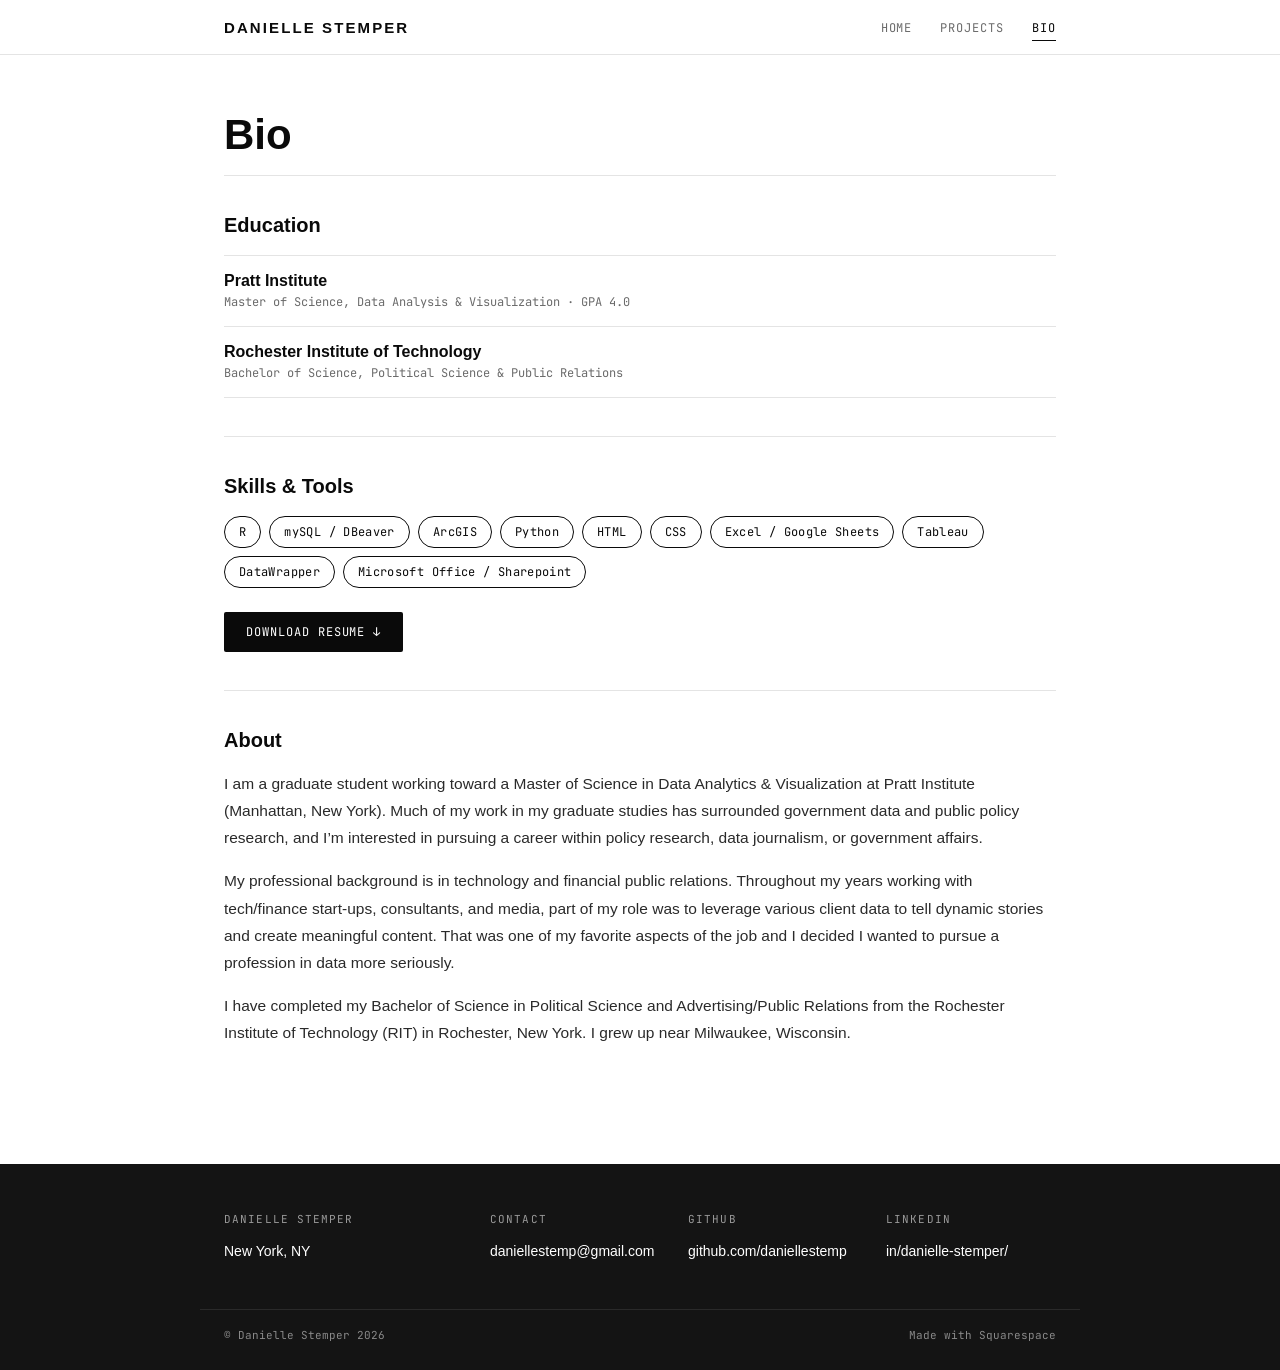
==== bio.html @ 84864bdf "Add files via upload" ====
<!DOCTYPE html>
<html lang="en">
<head>
<meta charset="UTF-8">
<meta name="viewport" content="width=device-width, initial-scale=1">
<title>Bio — DANIELLE STEMPER</title>
<link rel="preconnect" href="https://fonts.googleapis.com">
<link href="https://fonts.googleapis.com/css2?family=JetBrains+Mono:wght@400;500&display=swap" rel="stylesheet">
<link rel="stylesheet" href="style.css">
</head>
<body>

<header>
  <div class="nav-inner">
    <a href="index.html" class="logo">DANIELLE STEMPER</a>
    <nav>
      <ul>
        <li><a href="index.html">Home</a></li>
        <li><a href="projects.html">Projects</a></li>
        <li><a href="bio.html" class="active">Bio</a></li>
      </ul>
    </nav>
  </div>
</header>

<main>
  <div class="page-head" style="padding-bottom:0;">
    <h1>Bio</h1>
  </div>

  <div class="section">
    <div class="section-head"><h2>Education</h2></div>
    <div class="bio-grid">
      <div class="edu-item">
        <div class="school">Pratt Institute</div>
        <div class="detail">Master of Science, Data Analysis &amp; Visualization · GPA 4.0</div>
      </div>
      <div class="edu-item">
        <div class="school">Rochester Institute of Technology</div>
        <div class="detail">Bachelor of Science, Political Science &amp; Public Relations</div>
      </div>
    </div>
  </div>

  <div class="section">
    <div class="section-head"><h2>Skills &amp; Tools</h2></div>
    <div class="chips">
      <span class="chip">R</span>
      <span class="chip">mySQL / DBeaver</span>
      <span class="chip">ArcGIS</span>
      <span class="chip">Python</span>
      <span class="chip">HTML</span>
      <span class="chip">CSS</span>
      <span class="chip">Excel / Google Sheets</span>
      <span class="chip">Tableau</span>
      <span class="chip">DataWrapper</span>
      <span class="chip">Microsoft Office / Sharepoint</span>
    </div>
    <a class="resume-btn" href="https://www.daniellestemper.com/s/DanielleStemper_Resume-1.pdf" target="_blank" rel="noopener">Download Resume ↓</a>
  </div>

  <div class="section">
    <div class="section-head"><h2>About</h2></div>
    <div class="about-copy">
      <p>I am a graduate student working toward a Master of Science in Data Analytics &amp; Visualization at Pratt Institute (Manhattan, New York). Much of my work in my graduate studies has surrounded government data and public policy research, and I’m interested in pursuing a career within policy research, data journalism, or government affairs.</p>
      <p>My professional background is in technology and financial public relations. Throughout my years working with tech/finance start-ups, consultants, and media, part of my role was to leverage various client data to tell dynamic stories and create meaningful content. That was one of my favorite aspects of the job and I decided I wanted to pursue a profession in data more seriously.</p>
      <p>I have completed my Bachelor of Science in Political Science and Advertising/Public Relations from the Rochester Institute of Technology (RIT) in Rochester, New York. I grew up near Milwaukee, Wisconsin.</p>
    </div>
  </div>
</main>

<footer>
  <div class="footer-inner">
    <div><h3>Danielle Stemper</h3><p>New York, NY</p></div>
    <div><h3>Contact</h3><p><a href="mailto:daniellestemp@gmail.com">daniellestemp@gmail.com</a></p></div>
    <div><h3>Github</h3><p><a href="https://github.com/daniellestemp" target="_blank" rel="noopener">github.com/daniellestemp</a></p></div>
    <div><h3>LinkedIn</h3><p><a href="https://www.linkedin.com/in/danielle-stemper/" target="_blank" rel="noopener">in/danielle-stemper/</a></p></div>
  </div>
  <div class="footer-bottom">
    <span>© Danielle Stemper 2026</span>
    <span>Made with Squarespace</span>
  </div>
</footer>

</body>
</html>
---- style.css ----
:root{
  --black:#0a0a0a;
  --white:#ffffff;
  --ink:#141414;
  --gray-500:#6b6b6b;
  --gray-200:#e4e4e4;
  --gray-50:#fafafa;
  --display: 'Helvetica Neue', Helvetica, Arial, sans-serif;
  --body: 'Helvetica Neue', Helvetica, Arial, sans-serif;
  --mono: 'JetBrains Mono', monospace;
  --max: 880px;
}
*{box-sizing:border-box;}
html{scroll-behavior:smooth;}
body{
  margin:0;
  font-family:var(--body);
  color:var(--black);
  background:var(--white);
  -webkit-font-smoothing:antialiased;
}
a{color:inherit;text-decoration:none;}
img{max-width:100%;}
::selection{background:var(--black);color:var(--white);}

/* ---------- NAV ---------- */
header{
  position:sticky;top:0;z-index:50;
  background:rgba(255,255,255,.88);
  backdrop-filter:blur(8px);
  border-bottom:1px solid var(--gray-200);
}
.nav-inner{
  max-width:var(--max);margin:0 auto;padding:18px 24px;
  display:flex;align-items:center;justify-content:space-between;
}
.logo{
  font-family:var(--display);font-weight:700;font-size:15px;
  letter-spacing:.14em;
}
nav ul{list-style:none;display:flex;gap:28px;margin:0;padding:0;}
nav a{
  font-family:var(--mono);font-size:12px;letter-spacing:.08em;
  text-transform:uppercase;color:var(--gray-500);
  padding:4px 0;border-bottom:1px solid transparent;
  transition:color .2s, border-color .2s;
}
nav a:hover,nav a.active{color:var(--black);border-bottom-color:var(--black);}

/* ---------- LAYOUT ---------- */
main{max-width:var(--max);margin:0 auto;padding:0 24px;}

/* ---------- HERO / DOT FIELD (home only) ---------- */
.hero{position:relative;padding:72px 0 40px;overflow:hidden;}
.hero canvas{position:absolute;inset:0;width:100%;height:100%;opacity:.5;pointer-events:none;}
.hero-content{position:relative;}
.eyebrow{
  font-family:var(--mono);font-size:12px;letter-spacing:.14em;
  color:var(--gray-500);text-transform:uppercase;margin:0 0 14px;
}
h1.name{
  font-family:var(--display);font-weight:700;
  font-size:clamp(38px,6vw,64px);line-height:1.02;letter-spacing:-.01em;
  margin:0 0 22px;
}
.lede{max-width:620px;font-size:17px;line-height:1.65;color:#2a2a2a;margin:0;}

/* ---------- SECTION HEADINGS ---------- */
.section{padding:38px 0;border-top:1px solid var(--gray-200);}
.section-head{display:flex;align-items:baseline;gap:10px;margin-bottom:18px;}
.section-head .tag{
  font-family:var(--mono);font-size:11px;color:var(--gray-500);
  letter-spacing:.1em;text-transform:uppercase;
}
.section-head h2{font-family:var(--display);font-weight:600;font-size:20px;margin:0;}

/* ---------- PROJECT ROWS (data-table feel) ---------- */
.rows{display:flex;flex-direction:column;}
.row{
  display:flex;align-items:center;gap:16px;
  padding:16px 4px;border-bottom:1px solid var(--gray-200);
  transition:padding-left .2s ease, background .2s ease;
}
.row:first-child{border-top:1px solid var(--gray-200);}
.row a{display:flex;align-items:center;gap:16px;width:100%;}
.row .idx{font-family:var(--mono);font-size:12px;color:var(--gray-500);width:26px;flex:none;}
.row .title{font-size:15px;font-weight:500;line-height:1.4;}
.row .type{
  margin-left:auto;font-family:var(--mono);font-size:11px;color:var(--gray-500);
  letter-spacing:.04em;white-space:nowrap;padding-left:12px;
}
.row .arrow{
  flex:none;font-family:var(--mono);opacity:0;transform:translateX(-4px);
  transition:opacity .2s ease, transform .2s ease;
}
.row:hover{background:var(--gray-50);padding-left:10px;}
.row:hover .arrow{opacity:1;transform:translateX(0);}
.row:hover .title{text-decoration:underline;text-underline-offset:3px;}

/* ---------- PAGE / PROJECTS INTRO ---------- */
.page-head{padding:56px 0 8px;}
.page-head h1{
  font-family:var(--display);font-weight:700;font-size:clamp(30px,4.5vw,42px);
  margin:0 0 16px;
}
.page-head p{max-width:620px;color:#2a2a2a;line-height:1.65;font-size:16px;}

/* ---------- BIO ---------- */
.bio-grid{display:grid;grid-template-columns:1fr;gap:0;}
.edu-item{padding:16px 0;border-bottom:1px solid var(--gray-200);}
.edu-item:first-child{border-top:1px solid var(--gray-200);}
.edu-item .school{font-family:var(--display);font-weight:600;font-size:16px;}
.edu-item .detail{font-family:var(--mono);font-size:12px;color:var(--gray-500);margin-top:4px;}
.chips{display:flex;flex-wrap:wrap;gap:8px;}
.chip{
  font-family:var(--mono);font-size:12px;letter-spacing:.03em;
  border:1px solid var(--black);border-radius:999px;padding:7px 14px;
}
.resume-btn{
  display:inline-flex;align-items:center;gap:8px;
  margin-top:24px;padding:12px 22px;background:var(--black);color:var(--white);
  font-family:var(--mono);font-size:12px;letter-spacing:.08em;text-transform:uppercase;
  border-radius:2px;transition:background .2s;
}
.resume-btn:hover{background:#2c2c2c;}
.about-copy p{font-size:15.5px;line-height:1.75;color:#2a2a2a;margin:0 0 16px;}

/* ---------- PROJECT ARTICLE PAGES ---------- */
.project-hero{padding:52px 0 8px;}
.tags{display:flex;flex-wrap:wrap;gap:8px;margin-bottom:20px;}
.tag-chip{
  font-family:var(--mono);font-size:11px;letter-spacing:.06em;text-transform:uppercase;
  border:1px solid var(--black);border-radius:999px;padding:5px 12px;
}
.project-hero h1{
  font-family:var(--display);font-weight:700;font-size:clamp(26px,4vw,38px);
  line-height:1.15;margin:0 0 16px;max-width:760px;
}
.project-lede{font-size:16.5px;line-height:1.7;color:#2a2a2a;max-width:680px;margin:0;}

.art-section{padding:30px 0;border-top:1px solid var(--gray-200);}
.art-section h2{font-family:var(--display);font-weight:600;font-size:19px;margin:0 0 14px;}
.art-section h3{font-family:var(--display);font-weight:600;font-size:15px;margin:22px 0 8px;}
.art-section p{font-size:15.5px;line-height:1.75;color:#2a2a2a;margin:0 0 14px;}
.art-section ul{padding-left:20px;margin:0 0 14px;}
.art-section li{font-size:15.5px;line-height:1.7;color:#2a2a2a;margin-bottom:6px;}

figure{margin:20px 0;}
figure img{width:100%;display:block;border:1px solid var(--gray-200);}
figcaption{font-family:var(--mono);font-size:11.5px;color:var(--gray-500);margin-top:8px;line-height:1.5;}
.img-pair{display:grid;grid-template-columns:1fr 1fr;gap:16px;}

.pull-quote{
  font-family:var(--display);font-weight:600;font-size:20px;line-height:1.4;
  border-left:2px solid var(--black);padding:2px 0 2px 20px;margin:24px 0;max-width:640px;
}
.attr{font-family:var(--mono);font-size:11.5px;color:var(--gray-500);margin-top:8px;}

.links-row{display:flex;flex-wrap:wrap;gap:10px;margin-top:6px;}
.link-chip{
  display:inline-flex;align-items:center;gap:6px;font-family:var(--mono);font-size:12px;
  border:1px solid var(--black);border-radius:999px;padding:8px 14px;transition:background .2s,color .2s;
}
.link-chip:hover{background:var(--black);color:var(--white);}

.course-meta{
  font-family:var(--mono);font-size:11.5px;color:var(--gray-500);line-height:1.8;
  padding:28px 0;border-top:1px solid var(--gray-200);
}
.course-meta strong{color:var(--black);font-weight:500;}

.prevnext{display:flex;justify-content:space-between;gap:16px;padding:8px 0 32px;flex-wrap:wrap;}
.prevnext a{
  font-family:var(--mono);font-size:12px;color:var(--gray-500);
  border:1px solid var(--gray-200);border-radius:999px;padding:10px 16px;transition:.2s;
}
.prevnext a:hover{border-color:var(--black);color:var(--black);}

/* ---------- FOOTER ---------- */
footer{margin-top:64px;background:var(--ink);color:var(--white);}
.footer-inner{
  max-width:var(--max);margin:0 auto;padding:48px 24px 32px;
  display:grid;grid-template-columns:1.4fr 1fr 1fr 1fr;gap:28px;
}
.footer-inner h3{
  font-family:var(--mono);font-size:11px;letter-spacing:.1em;text-transform:uppercase;
  color:#9a9a9a;margin:0 0 8px;font-weight:400;
}
.footer-inner p, .footer-inner a{font-size:14px;line-height:1.6;}
.footer-inner a:hover{text-decoration:underline;}
.footer-bottom{
  max-width:var(--max);margin:0 auto;padding:18px 24px 28px;
  border-top:1px solid #2a2a2a;font-family:var(--mono);font-size:11px;color:#8a8a8a;
  display:flex;justify-content:space-between;flex-wrap:wrap;gap:8px;
}

@media (max-width:640px){
  .footer-inner{grid-template-columns:1fr 1fr;}
  nav ul{gap:16px;}
  .row .type{display:none;}
  .img-pair{grid-template-columns:1fr;}
}
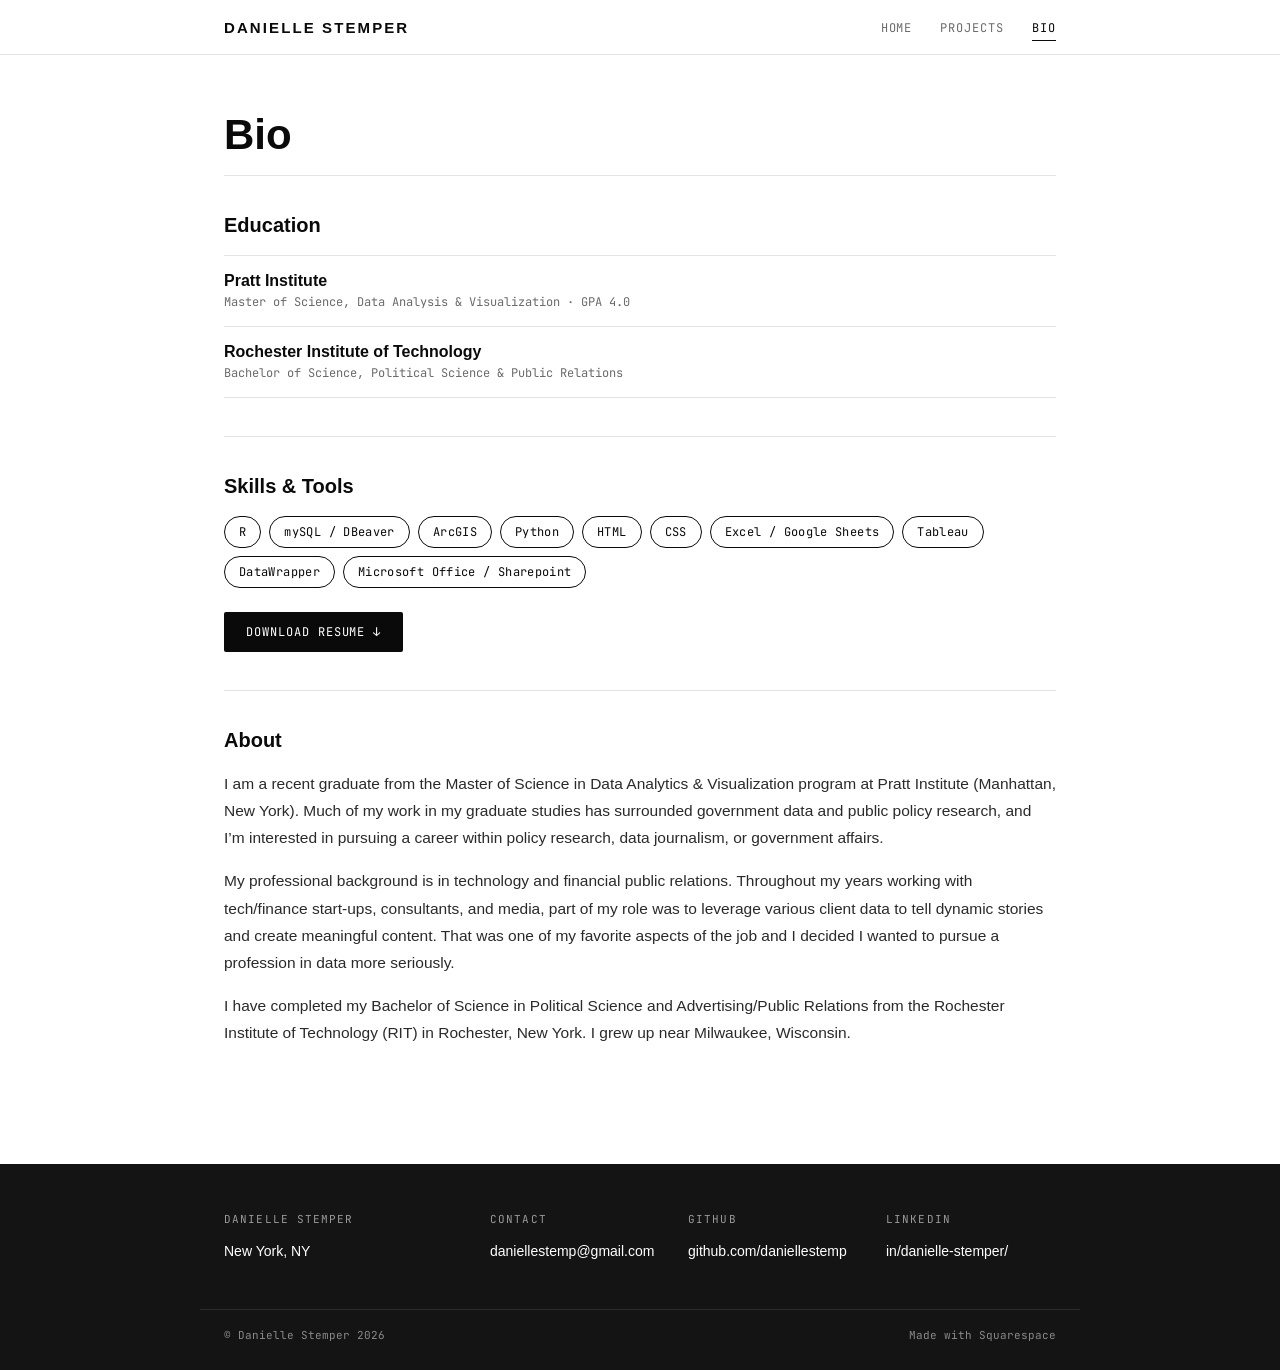
==== commit 9fcbe4c3: "Update bio.html" ====
--- a/bio.html
+++ b/bio.html
@@ -62,7 +62,7 @@
   <div class="section">
     <div class="section-head"><h2>About</h2></div>
     <div class="about-copy">
-      <p>I am a graduate student working toward a Master of Science in Data Analytics &amp; Visualization at Pratt Institute (Manhattan, New York). Much of my work in my graduate studies has surrounded government data and public policy research, and I’m interested in pursuing a career within policy research, data journalism, or government affairs.</p>
+      <p>I am a recent graduate from the Master of Science in Data Analytics &amp; Visualization program at Pratt Institute (Manhattan, New York). Much of my work in my graduate studies has surrounded government data and public policy research, and I’m interested in pursuing a career within policy research, data journalism, or government affairs.</p>
       <p>My professional background is in technology and financial public relations. Throughout my years working with tech/finance start-ups, consultants, and media, part of my role was to leverage various client data to tell dynamic stories and create meaningful content. That was one of my favorite aspects of the job and I decided I wanted to pursue a profession in data more seriously.</p>
       <p>I have completed my Bachelor of Science in Political Science and Advertising/Public Relations from the Rochester Institute of Technology (RIT) in Rochester, New York. I grew up near Milwaukee, Wisconsin.</p>
     </div>
